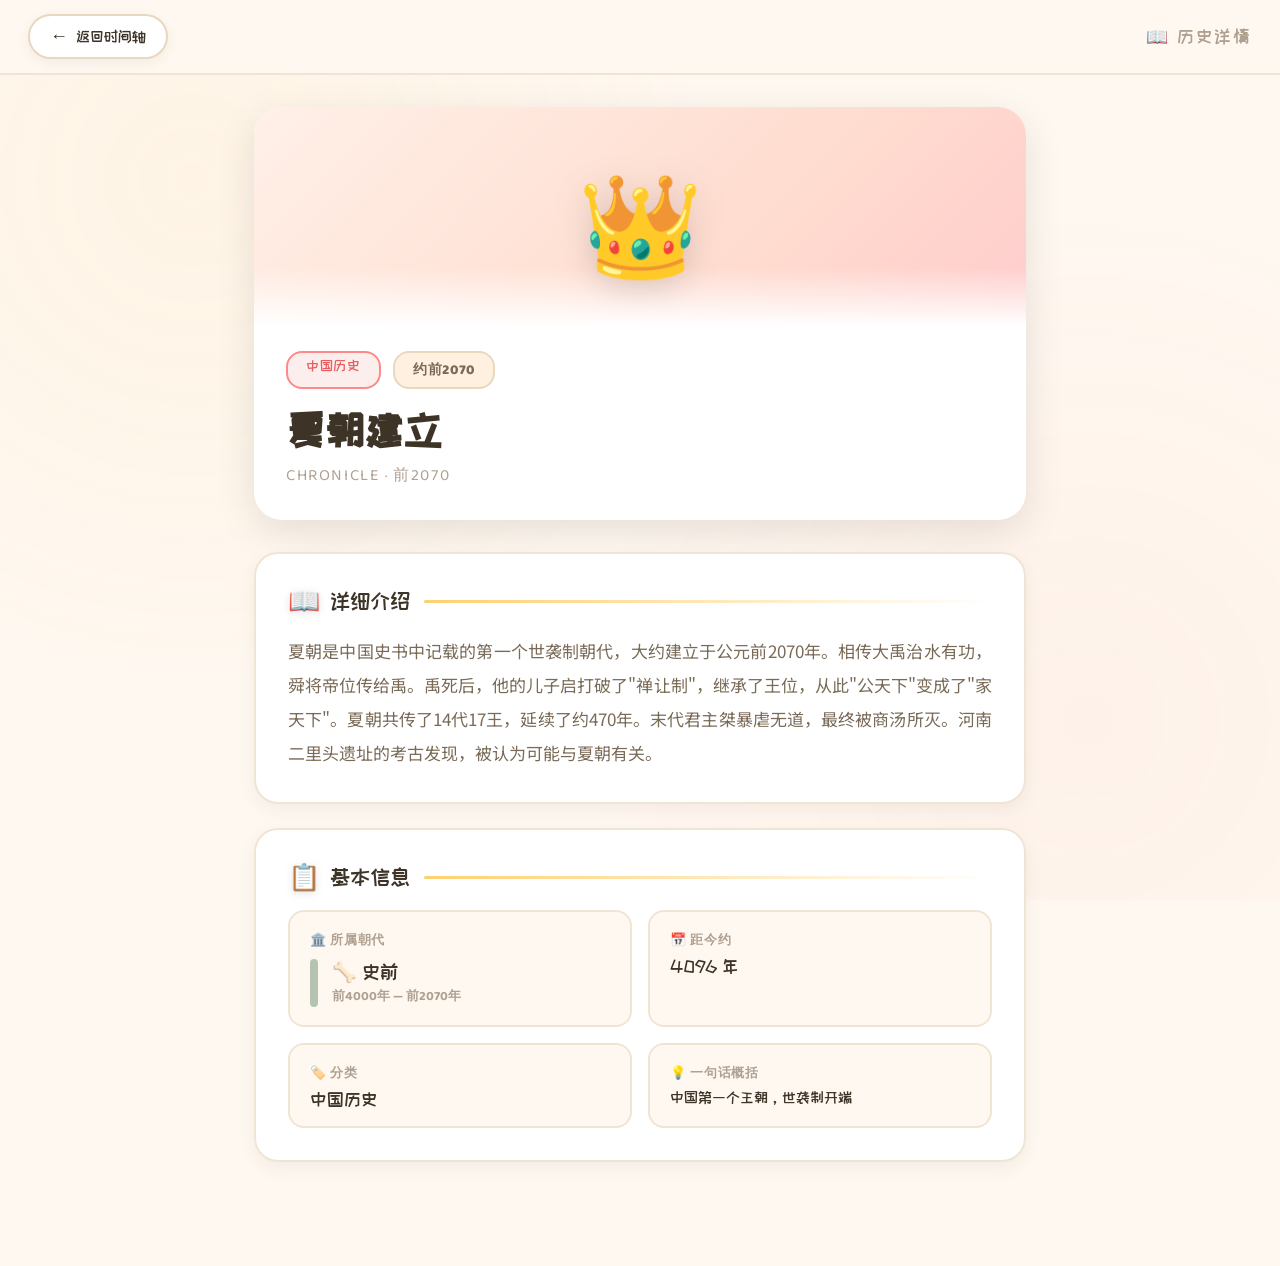
==== detail.html @ 049cab5b "feat: 点击事件/朝代跳转独立详情页，数据库扩充详细描述 - 新增 detail.html / detail.css / detail.js 独立详情页   - 事件详情：大图+emoji、详细介" ====
<!DOCTYPE html>
<html lang="zh-CN">
<head>
<meta charset="UTF-8">
<meta name="viewport" content="width=device-width, initial-scale=1.0">
<title>历史详情 · 中外对照</title>
<link rel="preconnect" href="https://fonts.googleapis.com">
<link rel="preconnect" href="https://fonts.gstatic.com" crossorigin>
<link href="https://fonts.googleapis.com/css2?family=ZCOOL+KuaiLe&family=Baloo+2:wght@500;700;800&family=Noto+Sans+SC:wght@300;400;600;700&display=swap" rel="stylesheet">
<link rel="stylesheet" href="detail.css">
</head>
<body>

<div class="detail-page" id="detailPage">
  <nav class="detail-nav">
    <a href="index.html" class="back-btn">
      <span class="back-arrow">←</span>
      <span>返回时间轴</span>
    </a>
    <div class="nav-brand">📖 历史详情</div>
  </nav>

  <div class="loading-overlay" id="loadingOverlay">
    <div class="loading-emoji">📜</div>
    <div class="loading-text">正在加载详情…</div>
  </div>

  <main class="detail-content" id="detailContent" style="display:none;">
    <!-- 由 detail.js 动态填充 -->
  </main>
</div>

<script src="detail.js"></script>
</body>
</html>
---- detail.css ----
*, *::before, *::after { margin: 0; padding: 0; box-sizing: border-box; }

:root {
  --bg: #FFF8F0;
  --bg-deep: #FFF0E0;
  --paper: #FFFFFF;
  --ink: #3D3327;
  --ink-soft: #7A6B58;
  --ink-mute: #B0A090;
  --line: #E8D8C0;
  --line-soft: #F0E5D5;
  --china: #E85D5D;
  --china-deep: #C04040;
  --china-light: #FF8888;
  --world: #4A90D9;
  --world-deep: #2B6BA8;
  --world-light: #7AB8F0;
  --gold: #F5B840;
  --gold-soft: #FFD070;
}

html { scroll-behavior: smooth; }

body {
  background: var(--bg);
  color: var(--ink);
  font-family: 'Noto Sans SC', sans-serif;
  min-height: 100vh;
}

body::before {
  content: '';
  position: fixed;
  inset: 0;
  background:
    radial-gradient(circle at 15% 20%, rgba(245,184,64,0.06), transparent 40%),
    radial-gradient(circle at 85% 80%, rgba(232,93,93,0.04), transparent 40%);
  pointer-events: none;
  z-index: 0;
}

/* ── 顶部导航 ── */
.detail-nav {
  position: sticky;
  top: 0;
  z-index: 100;
  display: flex;
  align-items: center;
  justify-content: space-between;
  padding: 14px 28px;
  background: rgba(255,248,240,0.92);
  backdrop-filter: blur(12px);
  border-bottom: 2px solid var(--line-soft);
}
.back-btn {
  display: flex;
  align-items: center;
  gap: 8px;
  padding: 10px 20px;
  background: var(--paper);
  border: 2.5px solid var(--line);
  border-radius: 24px;
  color: var(--ink);
  font-family: 'ZCOOL KuaiLe', sans-serif;
  font-size: 15px;
  text-decoration: none;
  transition: all 0.25s cubic-bezier(0.34, 1.56, 0.64, 1);
  box-shadow: 0 4px 14px rgba(0,0,0,0.05);
  cursor: pointer;
}
.back-btn:hover {
  border-color: var(--gold);
  box-shadow: 0 6px 20px rgba(245,184,64,0.2);
  transform: translateY(-2px);
}
.back-arrow { font-size: 18px; transition: transform 0.2s; }
.back-btn:hover .back-arrow { transform: translateX(-4px); }
.nav-brand {
  font-family: 'ZCOOL KuaiLe', sans-serif;
  font-size: 18px;
  color: var(--ink-mute);
  letter-spacing: 0.1em;
}

/* ── 主内容区 ── */
.detail-content {
  max-width: 820px;
  margin: 0 auto;
  padding: 32px 24px 80px;
  position: relative;
  z-index: 1;
}

/* ── Hero 区 ── */
.detail-hero {
  border-radius: 28px;
  overflow: hidden;
  margin-bottom: 32px;
  box-shadow: 0 12px 40px rgba(0,0,0,0.1);
  background: var(--paper);
}
.detail-hero-bg {
  height: 220px;
  display: flex;
  align-items: center;
  justify-content: center;
  font-size: 100px;
  position: relative;
  overflow: hidden;
}
.detail-hero-bg.china {
  background: linear-gradient(135deg, #FFF0E8 0%, #FFDDD0 60%, #FFCCCC 100%);
}
.detail-hero-bg.world {
  background: linear-gradient(135deg, #E8F0FF 0%, #D0E0FF 60%, #B8D0FF 100%);
}
.detail-hero-bg.dynasty {
  background: linear-gradient(135deg, #FFF8E8 0%, #FFEED0 60%, #FFE0B0 100%);
}
.detail-hero-bg img {
  width: 100%;
  height: 100%;
  object-fit: cover;
  object-position: center top;
}
.detail-hero-bg::after {
  content: '';
  position: absolute;
  bottom: 0; left: 0; right: 0;
  height: 60px;
  background: linear-gradient(to bottom, transparent, var(--paper));
}
.detail-hero-emoji {
  filter: drop-shadow(0 6px 16px rgba(0,0,0,0.15));
  animation: heroFloat 3s ease-in-out infinite;
  position: relative;
  z-index: 1;
}
@keyframes heroFloat {
  0%, 100% { transform: translateY(0) scale(1); }
  50% { transform: translateY(-12px) scale(1.05); }
}

.detail-hero-body {
  padding: 24px 32px 32px;
}
.detail-badges {
  display: flex;
  gap: 12px;
  margin-bottom: 16px;
  flex-wrap: wrap;
}
.detail-badge {
  font-family: 'ZCOOL KuaiLe', sans-serif;
  font-size: 14px;
  padding: 6px 18px;
  border-radius: 16px;
  letter-spacing: 0.05em;
}
.detail-badge.type-china {
  color: var(--china);
  background: rgba(232,93,93,0.1);
  border: 2px solid var(--china-light);
}
.detail-badge.type-world {
  color: var(--world);
  background: rgba(74,144,217,0.1);
  border: 2px solid var(--world-light);
}
.detail-badge.type-dynasty {
  color: var(--gold);
  background: rgba(245,184,64,0.12);
  border: 2px solid var(--gold-soft);
}
.detail-badge.year-badge {
  font-family: 'Baloo 2', sans-serif;
  font-weight: 800;
  color: var(--ink-soft);
  background: var(--bg-deep);
  border: 2px solid var(--line);
}
.detail-title {
  font-family: 'ZCOOL KuaiLe', 'Noto Sans SC', sans-serif;
  font-size: 42px;
  font-weight: 700;
  color: var(--ink);
  line-height: 1.2;
  margin-bottom: 8px;
}
.detail-subtitle {
  font-family: 'Baloo 2', sans-serif;
  font-size: 16px;
  color: var(--ink-mute);
  letter-spacing: 0.1em;
}

/* ── 正文 ── */
.detail-section {
  background: var(--paper);
  border-radius: 24px;
  padding: 32px;
  margin-bottom: 24px;
  box-shadow: 0 6px 20px rgba(0,0,0,0.05);
  border: 2px solid var(--line-soft);
}
.section-title {
  font-family: 'ZCOOL KuaiLe', sans-serif;
  font-size: 22px;
  color: var(--ink);
  margin-bottom: 18px;
  display: flex;
  align-items: center;
  gap: 10px;
}
.section-title .section-icon {
  font-size: 26px;
  filter: drop-shadow(0 2px 4px rgba(0,0,0,0.1));
}
.section-title::after {
  content: '';
  flex: 1;
  height: 3px;
  background: linear-gradient(to right, var(--gold-soft), transparent);
  border-radius: 2px;
  margin-left: 4px;
}
.detail-text {
  font-size: 17px;
  line-height: 2;
  color: var(--ink-soft);
  text-align: justify;
}
.detail-text p { margin-bottom: 14px; }
.detail-text p:last-child { margin-bottom: 0; }

/* ── 关联信息卡片 ── */
.info-grid {
  display: grid;
  grid-template-columns: 1fr 1fr;
  gap: 16px;
  margin-top: 8px;
}
.info-card {
  background: var(--bg);
  border-radius: 16px;
  padding: 18px 20px;
  border: 2px solid var(--line-soft);
}
.info-card-label {
  font-size: 13px;
  color: var(--ink-mute);
  margin-bottom: 6px;
  font-family: 'Baloo 2', sans-serif;
  font-weight: 700;
  letter-spacing: 0.05em;
}
.info-card-value {
  font-family: 'ZCOOL KuaiLe', sans-serif;
  font-size: 18px;
  color: var(--ink);
}

/* ── 同期事件列表 ── */
.related-list {
  display: flex;
  flex-direction: column;
  gap: 12px;
}
.related-item {
  display: flex;
  align-items: center;
  gap: 14px;
  padding: 14px 18px;
  background: var(--bg);
  border-radius: 14px;
  border: 2px solid var(--line-soft);
  text-decoration: none;
  color: var(--ink);
  transition: all 0.2s;
}
.related-item:hover {
  border-color: var(--gold);
  transform: translateX(6px);
  box-shadow: 0 4px 12px rgba(245,184,64,0.1);
}
.related-item-dot {
  width: 12px; height: 12px;
  border-radius: 50%;
  flex-shrink: 0;
}
.related-item-dot.china { background: var(--china); box-shadow: 0 0 0 2px var(--china-deep); }
.related-item-dot.world { background: var(--world); box-shadow: 0 0 0 2px var(--world-deep); }
.related-item-year {
  font-family: 'Baloo 2', sans-serif;
  font-size: 14px;
  font-weight: 800;
  color: var(--ink-mute);
  min-width: 70px;
  flex-shrink: 0;
}
.related-item-title {
  font-family: 'ZCOOL KuaiLe', sans-serif;
  font-size: 16px;
  color: var(--ink);
  flex: 1;
}
.related-item-arrow {
  color: var(--ink-mute);
  font-size: 16px;
  transition: transform 0.2s;
}
.related-item:hover .related-item-arrow {
  transform: translateX(4px);
  color: var(--gold);
}
.related-item.current {
  border-color: var(--gold);
  background: rgba(245,184,64,0.06);
}

/* ── 朝代色带预览 ── */
.dynasty-preview {
  display: flex;
  align-items: center;
  gap: 14px;
  padding: 16px 20px;
  border-radius: 16px;
  border: 2px solid var(--line-soft);
  text-decoration: none;
  color: var(--ink);
  transition: all 0.2s;
}
.dynasty-preview:hover {
  border-color: var(--gold);
  transform: translateX(6px);
}
.dynasty-preview-color {
  width: 8px;
  height: 48px;
  border-radius: 4px;
  flex-shrink: 0;
}
.dynasty-preview-info {
  flex: 1;
}
.dynasty-preview-name {
  font-family: 'ZCOOL KuaiLe', sans-serif;
  font-size: 20px;
  color: var(--ink);
  margin-bottom: 2px;
}
.dynasty-preview-years {
  font-family: 'Baloo 2', sans-serif;
  font-size: 13px;
  color: var(--ink-mute);
  font-weight: 700;
}

/* ── 加载遮罩 ── */
.loading-overlay {
  position: fixed;
  inset: 0;
  z-index: 9999;
  display: flex;
  flex-direction: column;
  align-items: center;
  justify-content: center;
  background: var(--bg);
  gap: 20px;
  transition: opacity 0.4s ease;
}
.loading-overlay.hidden { opacity: 0; pointer-events: none; }
.loading-emoji {
  font-size: 56px;
  animation: loadingBounce 0.6s ease-in-out infinite alternate;
}
@keyframes loadingBounce { to { transform: translateY(-15px) scale(1.1); } }
.loading-text {
  font-family: 'ZCOOL KuaiLe', sans-serif;
  font-size: 18px;
  color: var(--ink-soft);
  letter-spacing: 0.15em;
  animation: pulseFade 1.5s ease-in-out infinite;
}
@keyframes pulseFade { 0%,100% { opacity: 1; } 50% { opacity: 0.5; } }

/* ── 错误状态 ── */
.error-state {
  text-align: center;
  padding: 80px 24px;
}
.error-emoji { font-size: 64px; margin-bottom: 16px; }
.error-text {
  font-family: 'ZCOOL KuaiLe', sans-serif;
  font-size: 20px;
  color: var(--ink-mute);
  margin-bottom: 24px;
}

/* ── 响应式 ── */
@media (max-width: 768px) {
  .detail-nav { padding: 12px 16px; }
  .nav-brand { display: none; }
  .detail-content { padding: 20px 14px 60px; }
  .detail-hero-bg { height: 160px; font-size: 72px; }
  .detail-hero-body { padding: 18px 20px 24px; }
  .detail-title { font-size: 30px; }
  .detail-section { padding: 20px; border-radius: 18px; }
  .section-title { font-size: 19px; }
  .detail-text { font-size: 15px; line-height: 1.85; }
  .info-grid { grid-template-columns: 1fr; }
  .related-item-year { min-width: 56px; font-size: 12px; }
  .related-item-title { font-size: 14px; }
}
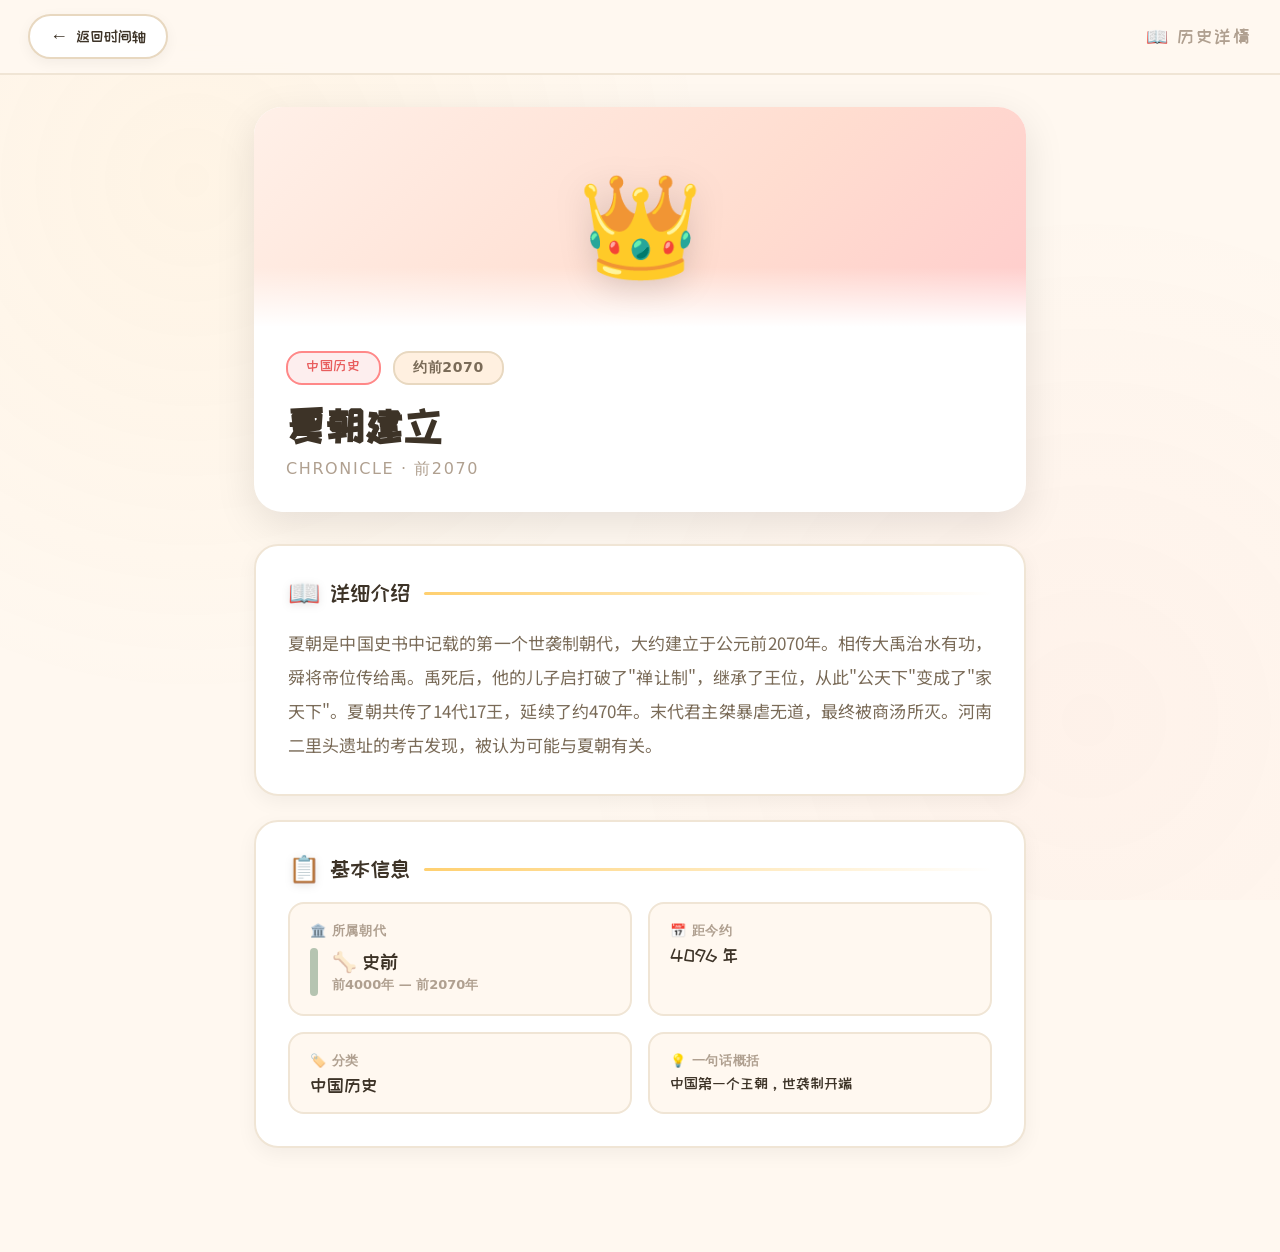
==== commit 13431497: "v3.3 全面优化：代码重构、暗色模式、SEO、a11y - 删除14个冗余 .jpg 背景图（仅保留 .webp），节省约50%图片空间 - 抽取 common.js 共享模块，消除 script." ====
--- a/detail.html
+++ b/detail.html
@@ -4,24 +4,28 @@
 <meta charset="UTF-8">
 <meta name="viewport" content="width=device-width, initial-scale=1.0">
 <title>历史详情 · 中外对照</title>
+<meta name="description" content="历史事件详情，包含详细介绍、同期大事、所属朝代等关联信息。">
+<meta name="theme-color" content="#FFF8F0">
+<meta name="color-scheme" content="light dark">
+<link rel="manifest" href="manifest.json">
 <link rel="preconnect" href="https://fonts.googleapis.com">
 <link rel="preconnect" href="https://fonts.gstatic.com" crossorigin>
-<link href="https://fonts.googleapis.com/css2?family=ZCOOL+KuaiLe&family=Baloo+2:wght@500;700;800&family=Noto+Sans+SC:wght@300;400;600;700&display=swap" rel="stylesheet">
+<link rel="stylesheet" href="https://fonts.googleapis.com/css2?family=ZCOOL+KuaiLe&family=Baloo+2:wght@500;700;800&family=Noto+Sans+SC:wght@300;400;600;700&display=swap" media="print" onload="this.media='all';this.onload=null">
 <link rel="stylesheet" href="detail.css">
 </head>
 <body>
 
 <div class="detail-page" id="detailPage">
-  <nav class="detail-nav">
-    <a href="index.html" class="back-btn">
-      <span class="back-arrow">←</span>
+  <nav class="detail-nav" aria-label="页面导航">
+    <a href="index.html" class="back-btn" aria-label="返回时间轴">
+      <span class="back-arrow" aria-hidden="true">←</span>
       <span>返回时间轴</span>
     </a>
     <div class="nav-brand">📖 历史详情</div>
   </nav>
 
   <div class="loading-overlay" id="loadingOverlay">
-    <div class="loading-emoji">📜</div>
+    <div class="loading-emoji" aria-hidden="true">📜</div>
     <div class="loading-text">正在加载详情…</div>
   </div>
 
@@ -30,6 +34,7 @@
   </main>
 </div>
 
+<script src="common.js"></script>
 <script src="detail.js"></script>
 </body>
 </html>
--- a/detail.css
+++ b/detail.css
@@ -173,7 +173,7 @@
   border: 2px solid var(--gold-soft);
 }
 .detail-badge.year-badge {
-  font-family: 'Baloo 2', sans-serif;
+  font-family: system-ui, sans-serif;
   font-weight: 800;
   color: var(--ink-soft);
   background: var(--bg-deep);
@@ -188,7 +188,7 @@
   margin-bottom: 8px;
 }
 .detail-subtitle {
-  font-family: 'Baloo 2', sans-serif;
+  font-family: system-ui, sans-serif;
   font-size: 16px;
   color: var(--ink-mute);
   letter-spacing: 0.1em;
@@ -250,7 +250,7 @@
   font-size: 13px;
   color: var(--ink-mute);
   margin-bottom: 6px;
-  font-family: 'Baloo 2', sans-serif;
+  font-family: system-ui, sans-serif;
   font-weight: 700;
   letter-spacing: 0.05em;
 }
@@ -291,7 +291,7 @@
 .related-item-dot.china { background: var(--china); box-shadow: 0 0 0 2px var(--china-deep); }
 .related-item-dot.world { background: var(--world); box-shadow: 0 0 0 2px var(--world-deep); }
 .related-item-year {
-  font-family: 'Baloo 2', sans-serif;
+  font-family: system-ui, sans-serif;
   font-size: 14px;
   font-weight: 800;
   color: var(--ink-mute);
@@ -350,7 +350,7 @@
   margin-bottom: 2px;
 }
 .dynasty-preview-years {
-  font-family: 'Baloo 2', sans-serif;
+  font-family: system-ui, sans-serif;
   font-size: 13px;
   color: var(--ink-mute);
   font-weight: 700;
@@ -412,3 +412,54 @@
   .related-item-year { min-width: 56px; font-size: 12px; }
   .related-item-title { font-size: 14px; }
 }
+
+/* ── 暗色模式 ── */
+@media (prefers-color-scheme: dark) {
+  :root {
+    --bg: #1A1A2E;
+    --bg-deep: #16213E;
+    --paper: #252540;
+    --ink: #E8E0D0;
+    --ink-soft: #B0A590;
+    --ink-mute: #7A7060;
+    --line: #4A4060;
+    --line-soft: #3A3050;
+    --china: #F07070;
+    --china-deep: #D05050;
+    --china-light: #FF9999;
+    --world: #5A9FE8;
+    --world-deep: #3B7EC0;
+    --world-light: #8AC8F8;
+    --gold: #F5C840;
+    --gold-soft: #D4A820;
+  }
+
+  body { background: var(--bg); }
+  body::before { opacity: 0.3; }
+
+  .detail-nav {
+    background: rgba(26,26,46,0.92);
+    border-bottom-color: var(--line);
+  }
+
+  .back-btn { background: var(--paper); box-shadow: 0 4px 14px rgba(0,0,0,0.3); }
+  .back-btn:hover { box-shadow: 0 6px 20px rgba(245,200,64,0.3); }
+
+  .detail-hero { background: var(--paper); box-shadow: 0 12px 40px rgba(0,0,0,0.3); }
+  .detail-hero-bg.china { background: linear-gradient(135deg, #3A2020 0%, #2A1820 60%, #241818 100%); }
+  .detail-hero-bg.world { background: linear-gradient(135deg, #182030 0%, #1A2840 60%, #182238 100%); }
+  .detail-hero-bg.dynasty { background: linear-gradient(135deg, #2A2820 0%, #262218 60%, #221E18 100%); }
+  .detail-hero-bg::after { background: linear-gradient(to bottom, transparent, var(--paper)); }
+
+  .detail-section { background: var(--paper); box-shadow: 0 6px 20px rgba(0,0,0,0.2); }
+
+  .info-card { background: var(--bg); }
+
+  .related-item { background: var(--bg); }
+  .related-item:hover { background: var(--bg-deep); }
+  .related-item.current { background: rgba(245,200,64,0.08); }
+
+  .detail-badge.year-badge { background: var(--bg-deep); }
+
+  .loading-overlay { background: var(--bg); }
+}
